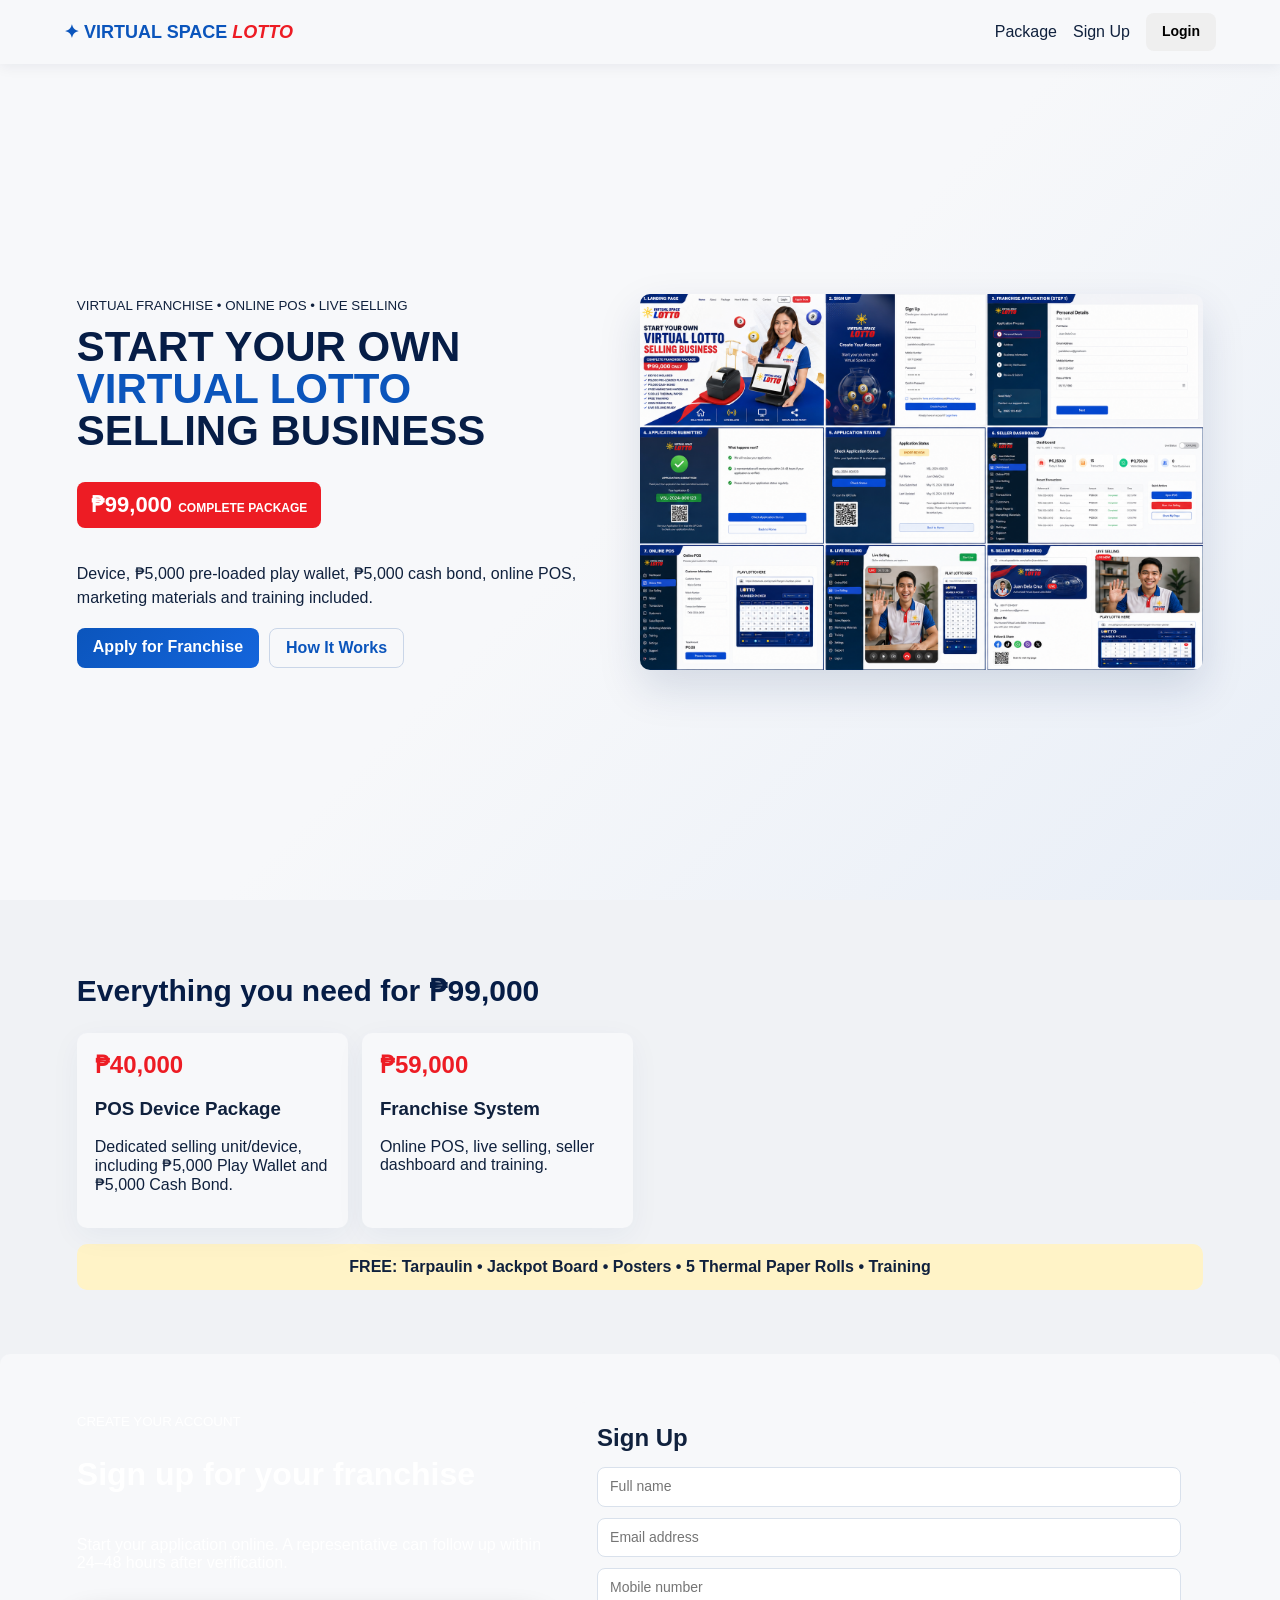
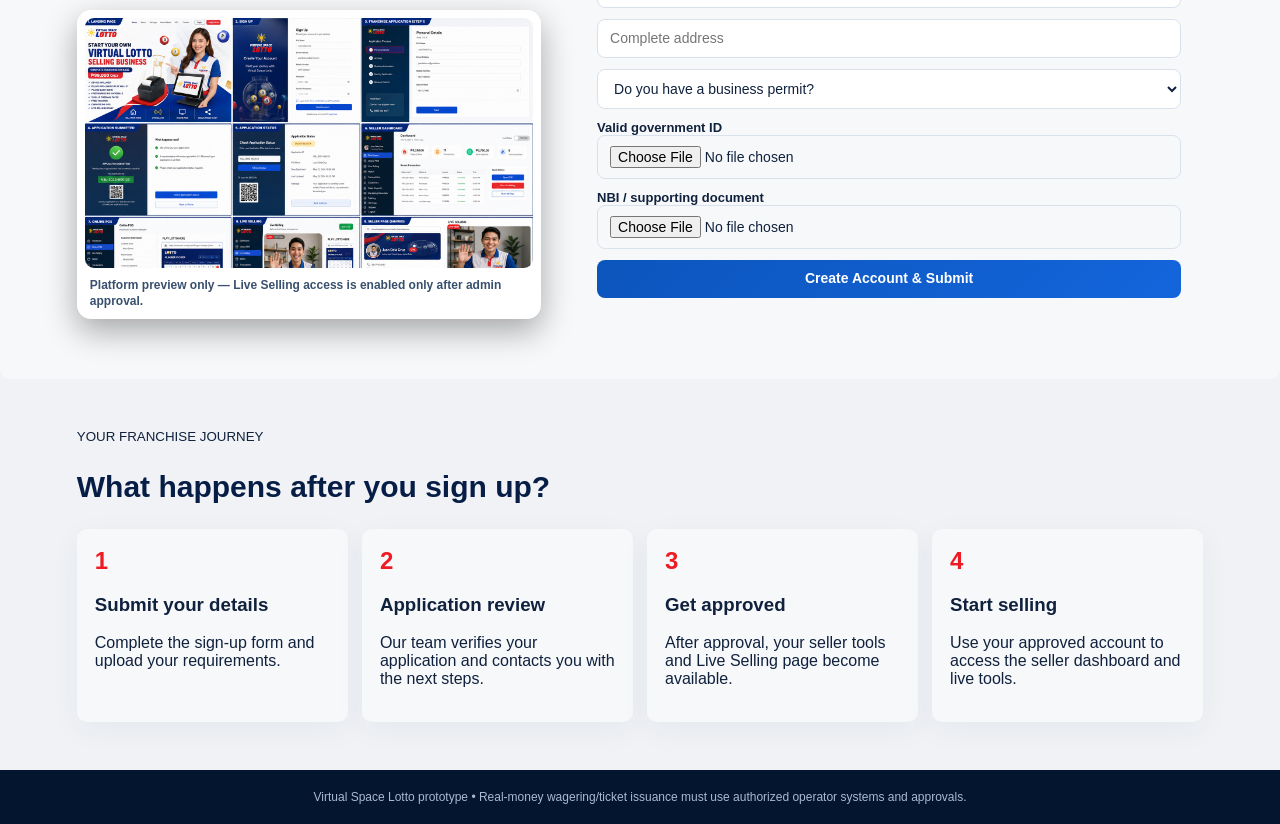
==== index.html @ 76a60eaa "Recovery baseline for Virtual Space Lotto" ====
<!doctype html><html><head><meta charset='utf-8'><meta name='viewport' content='width=device-width,initial-scale=1'><title>Virtual Space Lotto</title><link rel='stylesheet' href='project-theme.css'><link rel='stylesheet' href='style.css'><link rel='stylesheet' href='signup-preview.css'><link rel='stylesheet' href='access-flow.css'></head><body>
<header><b>✦ VIRTUAL SPACE <span>LOTTO</span></b><nav><a href='#package'>Package</a><a href='#apply'>Sign Up</a><button onclick="showLogin()">Login</button></nav></header>
<main>
<section class='hero'><div><small>VIRTUAL FRANCHISE • ONLINE POS • LIVE SELLING</small><h1>START YOUR OWN<br><em>VIRTUAL LOTTO</em><br>SELLING BUSINESS</h1><h2>₱99,000 <span>COMPLETE PACKAGE</span></h2><p>Device, ₱5,000 pre-loaded play wallet, ₱5,000 cash bond, online POS, marketing materials and training included.</p><div class='actions'><a class='primary' href='#apply'>Apply for Franchise</a><a class='secondary' href='#how-it-works'>How It Works</a></div></div><img src='mockup.png' alt='Virtual Space Lotto app mockup'></section>
<section id='package'><h2>Everything you need for ₱99,000</h2><div class='cards'><article><strong>₱40,000</strong><h3>POS Device Package</h3><p>Dedicated selling unit/device, including ₱5,000 Play Wallet and ₱5,000 Cash Bond.</p></article><article><strong>₱59,000</strong><h3>Franchise System</h3><p>Online POS, live selling, seller dashboard and training.</p></article></div><p class='free'>FREE: Tarpaulin • Jackpot Board • Posters • 5 Thermal Paper Rolls • Training</p></section>
<section id='apply' class='panel'><div class='signup-intro'><small>CREATE YOUR ACCOUNT</small><h2>Sign up for your franchise</h2><p>Start your application online. A representative can follow up within 24–48 hours after verification.</p><figure class='mockup-preview'><img src='mockup.png' alt='Virtual Space Lotto platform mockup'><figcaption>Platform preview only — Live Selling access is enabled only after admin approval.</figcaption></figure></div><form id='appForm'><h3>Sign Up</h3><input id='appName' required placeholder='Full name'><input id='appEmail' required type='email' placeholder='Email address'><input id='appMobile' required placeholder='Mobile number'><input id='appAddress' required placeholder='Complete address'><select id='hasPermit' required><option value=''>Do you have a business permit?</option><option value='yes'>Yes</option><option value='no'>No</option></select><label>Valid government ID <input required type='file' accept='image/*,.pdf'></label><label id='supportingDocLabel'>NBI / supporting document <input id='supportingDoc' type='file' accept='image/*,.pdf'></label><button class='primary' type='submit'>Create Account & Submit</button><div id='result'></div></form></section>
<section id='how-it-works'><small>YOUR FRANCHISE JOURNEY</small><h2>What happens after you sign up?</h2><div class='cards'><article><strong>1</strong><h3>Submit your details</h3><p>Complete the sign-up form and upload your requirements.</p></article><article><strong>2</strong><h3>Application review</h3><p>Our team verifies your application and contacts you with the next steps.</p></article><article><strong>3</strong><h3>Get approved</h3><p>After approval, your seller tools and Live Selling page become available.</p></article><article><strong>4</strong><h3>Start selling</h3><p>Use your approved account to access the seller dashboard and live tools.</p></article></div></section>
</main>
<div class='modal' id='login'><div><button class='x' onclick='hideLogin()'>×</button><h2>Franchise Login</h2><input id='loginEmail' type='email' placeholder='Email'><input id='loginPassword' type='password' placeholder='Password'><button class='primary' onclick='loginApplicant()'>Login</button><p id='loginMessage'>New franchise applicant? Apply here.</p></div></div><div class='modal' id='passwordSetup'><div><button class='x' onclick='hidePasswordSetup()'>×</button><h2>Set up your password</h2><p>Your application is approved. Create a password to open your customer dashboard.</p><input id='newPassword' type='password' placeholder='Create password' minlength='6'><input id='confirmPassword' type='password' placeholder='Confirm password' minlength='6'><button class='primary' onclick='savePassword()'>Save Password & Continue</button><p id='passwordMessage'></p></div></div><div class='modal' id='support'><div><button class='x' onclick='hideSupport()'>×</button><h2>Application under review</h2><p>Your application was received. Please contact Support to follow up on your approval status.</p><p><b>Support:</b> 0965 123 4567<br><b>Email:</b> support@virtualspacelotto.com</p><button class='primary' onclick='hideSupport()'>Okay</button></div></div>
<footer>Virtual Space Lotto prototype • Real-money wagering/ticket issuance must use authorized operator systems and approvals.</footer>
<script src='app.js'></script></body></html>
---- project-theme.css ----
:root{
  --vsl-blue:#0b55bc;
  --vsl-navy:#061d46;
  --vsl-red:#ed1c24;
  --vsl-gold:#f5b900;
  --vsl-bg:#f0f2f5;
  --vsl-surface:#f7f8fa;
  --vsl-text:#10213d;
  --vsl-muted:#60708a;
  --vsl-border:#dbe5f1;
  --vsl-radius:10px;
  --vsl-font:"Henry Sans","HenrySans","Aptos","Avenir Next","Nunito Sans","Segoe UI",Arial,sans-serif;
  --vsl-control-height:38px;
  --vsl-search-width:260px;
  --vsl-shadow:0 8px 30px #0b37700d;
}
html{
  font-family:var(--vsl-font);
  color:var(--vsl-text);
  background:var(--vsl-bg);
  text-size-adjust:100%;
}
html,
body,
body *,
button,
input,
select,
textarea{
  font-family:var(--vsl-font)!important;
}
body{
  color:var(--vsl-text);
  background:var(--vsl-bg);
  overflow-x:hidden;
}
button,input,select,textarea{
  font-size:14px;
  line-height:1.25;
}
input:not([type=file]),select,textarea{
  min-height:var(--vsl-control-height);
  border:1px solid var(--vsl-border);
  border-radius:8px;
  background:#fff;
  color:var(--vsl-text);
}
button,.primary,.secondary,.open-picker,.action-button,.card-action{
  min-height:var(--vsl-control-height);
  border-radius:8px!important;
}
.dashboard-card,.workspace,.panel,.seller-ops-panel,.commerce-settings,.seller-orders,.customer-orders,.product-panel,.cards article,.video,.picker,.login-card,.drawer-card,.checkout-card,.payment-card,.signup{
  border-radius:var(--vsl-radius)!important;
}
.dashboard-card,.workspace,.panel,.seller-ops-panel,.commerce-settings,.seller-orders,.customer-orders,.product-panel,.cards article,.login-card,.drawer-card,.checkout-card,.payment-card,.signup,.seller,.chat,.cart{
  background:var(--vsl-surface)!important;
}
.seller-search-row input[type=search],
.catalog-toolbar .product-search,
.report-filters input[type=search],
.activity-filters input[type=search],
.order-search-controls input[type=search]{
  box-sizing:border-box;
  width:var(--vsl-search-width)!important;
  min-width:var(--vsl-search-width)!important;
  max-width:var(--vsl-search-width)!important;
  height:var(--vsl-control-height)!important;
  min-height:var(--vsl-control-height)!important;
  padding:8px 10px!important;
  flex:0 0 var(--vsl-search-width)!important;
}
.seller-search-row select,
.report-filters select,
.activity-filters select,
.catalog-filter select{
  height:var(--vsl-control-height)!important;
  min-height:var(--vsl-control-height)!important;
  padding:8px 10px!important;
}
.section-hidden{display:none!important}
@media(max-width:720px){
  .seller-search-row input[type=search],
  .catalog-toolbar .product-search,
  .report-filters input[type=search],
  .activity-filters input[type=search],
  .order-search-controls input[type=search]{
    width:100%!important;
    min-width:0!important;
    max-width:100%!important;
    flex:1 1 100%!important;
  }
}
---- style.css ----
:root{--blue:var(--vsl-blue,#073c91);--navy:var(--vsl-navy,#041c45);--red:var(--vsl-red,#ed1c24);--gold:var(--vsl-gold,#f5b900);--bg:var(--vsl-bg,#f0f2f5)}*{box-sizing:border-box}body{margin:0;font-family:var(--vsl-font,Inter,Arial,sans-serif);color:#10213d;background:var(--bg)}header{height:64px;padding:0 5%;display:flex;align-items:center;justify-content:space-between;background:var(--vsl-surface,#f7f8fa);position:sticky;top:0;z-index:5;box-shadow:0 2px 14px #001a3b12}header b{color:var(--blue);font-size:18px}header span{color:var(--red);font-style:italic}nav{display:flex;gap:16px;align-items:center}a{text-decoration:none;color:inherit}button,.primary,.secondary{border:0;border-radius:8px;padding:10px 16px;font-weight:800;cursor:pointer}.primary{background:linear-gradient(135deg,var(--blue),#1465dc);color:white}.secondary{background:var(--vsl-surface,#f7f8fa);border:1px solid #cad6e8;color:var(--blue)}.hero{min-height:calc(100vh - 64px);padding:42px 6%;display:grid;grid-template-columns:minmax(0,1fr) minmax(360px,1.05fr);gap:26px;align-items:center;background:linear-gradient(135deg,#f7f8fa 50%,#e8eef7)}.hero h1{font-size:42px;line-height:1;margin:12px 0;color:var(--navy)}.hero em{color:var(--blue);font-style:normal}.hero h2{display:inline-block;background:var(--red);color:white;padding:10px 14px;border-radius:8px;font-size:22px}.hero h2 span{font-size:12px;color:white}.hero p{font-size:16px;line-height:1.5;max-width:620px}.hero img{width:100%;max-height:520px;object-fit:contain;border-radius:10px;box-shadow:0 18px 44px #00265d22}.actions{display:flex;gap:10px;margin-top:18px}section{padding:48px 6%}section>h2,.sectionhead h2{font-size:30px;color:var(--navy)}.cards{display:grid;grid-template-columns:repeat(4,1fr);gap:14px}.cards article{background:var(--vsl-surface,#f7f8fa);border-radius:10px;padding:18px;box-shadow:0 8px 30px #0b37700d}.cards strong{font-size:24px;color:var(--red)}.free{text-align:center;background:#fff3c7;padding:14px;border-radius:10px;font-weight:800}.panel{display:grid;grid-template-columns:.85fr 1.15fr;gap:34px;background:var(--navy);color:white}.panel h2{font-size:32px}.panel form{background:var(--vsl-surface,#f7f8fa);color:#10213d;padding:22px;border-radius:10px;display:grid;gap:11px}.panel input,.panel select,.modal input{width:100%;padding:10px 12px;border:1px solid #d9e1ec;border-radius:8px}.panel label{font-size:13px;font-weight:700}.sectionhead{display:flex;justify-content:space-between;align-items:center}.sectionhead span{background:#667085;color:white;padding:7px 10px;border-radius:20px;font-weight:800}.selling{display:grid;grid-template-columns:1fr 1fr;gap:16px}.video,.picker{background:var(--vsl-surface,#f7f8fa);padding:16px;border-radius:10px;box-shadow:0 8px 30px #0b37700d}.video{min-height:440px;position:relative;background:#081425}.video video{width:100%;height:360px;object-fit:cover;border-radius:10px}.videoempty{position:absolute;inset:0;display:grid;place-items:center;color:#8ca0ba;font-size:20px}.controls{position:absolute;bottom:22px;left:0;right:0;text-align:center}.controls button:last-child{background:var(--red);color:white}.picker iframe{width:100%;height:380px;border:1px solid #dde5f0;border-radius:10px;margin:10px 0}.share{text-align:center;background:linear-gradient(135deg,var(--blue),var(--navy));color:white}.modal{display:none;position:fixed;inset:0;background:#001127aa;z-index:10;place-items:center}.modal>div{width:min(420px,90%);background:var(--vsl-surface,#f7f8fa);padding:24px;border-radius:10px;display:grid;gap:10px}.x{justify-self:end;font-size:22px;background:none}footer{text-align:center;padding:20px;background:#03152f;color:#a9bad1;font-size:12px}@media(max-width:850px){nav a{display:none}.hero,.panel,.selling{grid-template-columns:1fr}.hero{padding-top:32px;min-height:auto}.hero h1{font-size:34px}.cards{grid-template-columns:1fr 1fr}.hero img{margin-top:18px;max-height:420px}}@media(max-width:500px){.cards{grid-template-columns:1fr}.hero h1{font-size:30px}section{padding:36px 5%}}
---- signup-preview.css ----
.signup-intro{display:flex;flex-direction:column;justify-content:center}
.mockup-preview{margin:22px 0 0;background:#fff;border-radius:14px;padding:8px;box-shadow:0 12px 32px #0005}
.mockup-preview img{display:block;width:100%;max-height:250px;object-fit:cover;object-position:top;border-radius:9px}
.mockup-preview figcaption{padding:9px 5px 2px;color:#38506e;font-size:12px;font-weight:700;line-height:1.35}
.panel form h3{margin:0 0 4px;font-size:24px}
@media(max-width:850px){.mockup-preview img{max-height:300px}}
---- access-flow.css ----
.admin-panel{width:min(760px,92vw)!important;max-height:80vh;overflow:auto}
#applicationList{display:grid;gap:12px}
#applicationList article{border:1px solid #d9e1ec;border-radius:10px;padding:16px}
#applicationList h3,#applicationList p{margin:0 0 8px}
#result .primary{margin-top:10px}
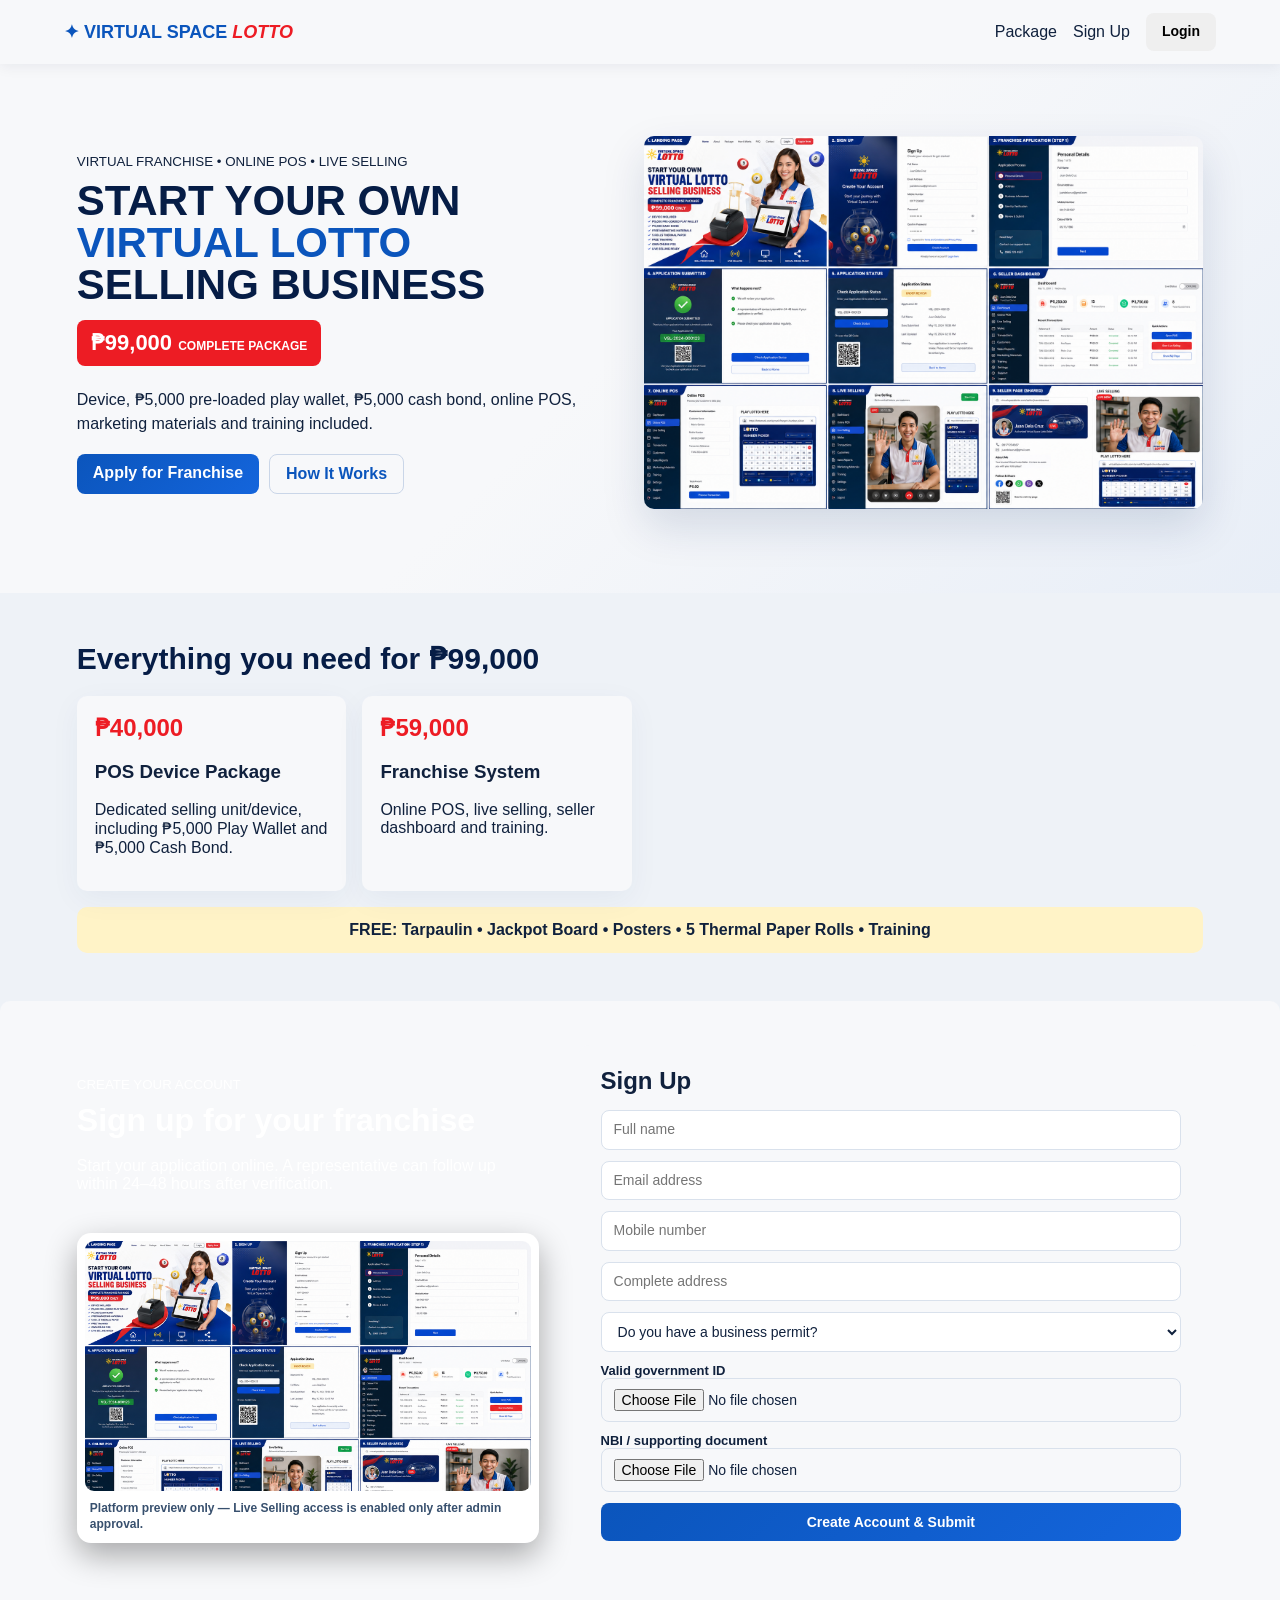
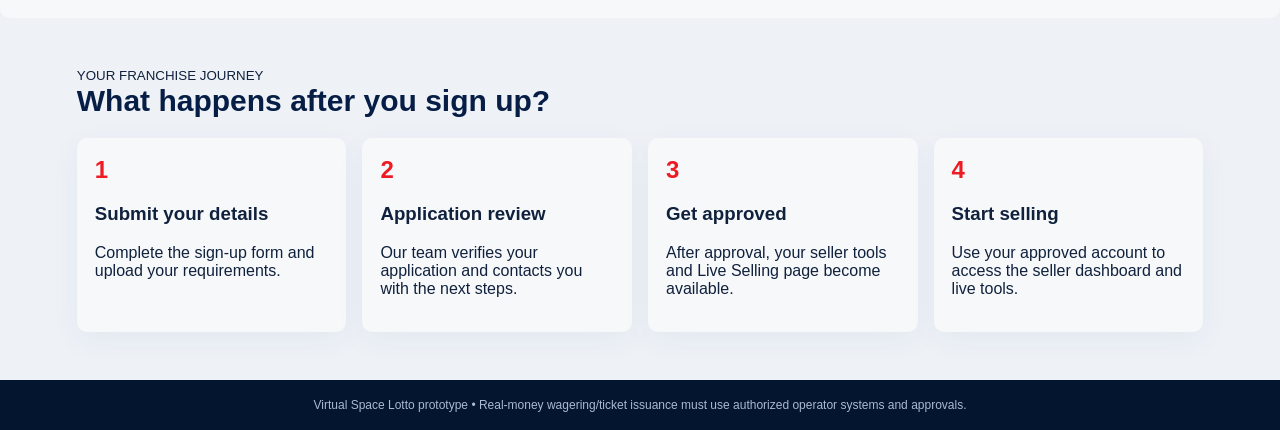
==== commit 039618c5: "Update buyer signup support and live shop fixes" ====
--- a/index.html
+++ b/index.html
@@ -8,4 +8,5 @@
 </main>
 <div class='modal' id='login'><div><button class='x' onclick='hideLogin()'>×</button><h2>Franchise Login</h2><input id='loginEmail' type='email' placeholder='Email'><input id='loginPassword' type='password' placeholder='Password'><button class='primary' onclick='loginApplicant()'>Login</button><p id='loginMessage'>New franchise applicant? Apply here.</p></div></div><div class='modal' id='passwordSetup'><div><button class='x' onclick='hidePasswordSetup()'>×</button><h2>Set up your password</h2><p>Your application is approved. Create a password to open your customer dashboard.</p><input id='newPassword' type='password' placeholder='Create password' minlength='6'><input id='confirmPassword' type='password' placeholder='Confirm password' minlength='6'><button class='primary' onclick='savePassword()'>Save Password & Continue</button><p id='passwordMessage'></p></div></div><div class='modal' id='support'><div><button class='x' onclick='hideSupport()'>×</button><h2>Application under review</h2><p>Your application was received. Please contact Support to follow up on your approval status.</p><p><b>Support:</b> 0965 123 4567<br><b>Email:</b> support@virtualspacelotto.com</p><button class='primary' onclick='hideSupport()'>Okay</button></div></div>
 <footer>Virtual Space Lotto prototype • Real-money wagering/ticket issuance must use authorized operator systems and approvals.</footer>
-<script src='app.js'></script></body></html>
+<script src='app.js'></script><script src='seller-signup-requirements.js'></script></body></html>
+
--- a/project-theme.css
+++ b/project-theme.css
@@ -90,3 +90,10 @@
     flex:1 1 100%!important;
   }
 }
+
+/* Global Henry Sans-style typography lock for the whole project. */
+:root{--vsl-font:"Henry Sans","HenrySans","Aptos","Avenir Next","Nunito Sans","Segoe UI",Arial,sans-serif}
+html,body,button,input,select,textarea,a,table,.modal,.dashboard-card,.product-panel,.product-card{font-family:var(--vsl-font)!important}
+
+.seller-signup-error{margin-top:10px;padding:10px 12px;border:1px solid #efc8ca;border-radius:8px;background:#fff1f1;color:#c5252b;font-size:12px;font-weight:800}.seller-signup-error p{margin:0 0 4px}.seller-signup-error p:last-child{margin-bottom:0}.support-page{display:block!important}.support-shell{max-width:820px;margin:32px auto;padding:0 18px}.support-card{display:grid;gap:14px}.support-status{padding:14px;border:1px solid #dbe5f1;border-radius:10px;background:#f7fbff}.support-messages{height:310px;overflow:auto;display:grid;gap:10px;padding:12px;border:1px solid #dbe5f1;border-radius:10px;background:#fff}.support-messages p{margin:0;display:grid;gap:4px;max-width:80%;padding:10px 12px;border-radius:12px;background:#eef4fc}.support-messages .from-user{margin-left:auto;background:#0755be;color:#fff}.support-messages small{opacity:.75}.support-chatbot form{display:grid;grid-template-columns:1fr auto;gap:8px;margin-top:10px}.support-back{display:inline-flex;text-decoration:none}
+
--- a/style.css
+++ b/style.css
@@ -1 +1,19 @@
 :root{--blue:var(--vsl-blue,#073c91);--navy:var(--vsl-navy,#041c45);--red:var(--vsl-red,#ed1c24);--gold:var(--vsl-gold,#f5b900);--bg:var(--vsl-bg,#f0f2f5)}*{box-sizing:border-box}body{margin:0;font-family:var(--vsl-font,Inter,Arial,sans-serif);color:#10213d;background:var(--bg)}header{height:64px;padding:0 5%;display:flex;align-items:center;justify-content:space-between;background:var(--vsl-surface,#f7f8fa);position:sticky;top:0;z-index:5;box-shadow:0 2px 14px #001a3b12}header b{color:var(--blue);font-size:18px}header span{color:var(--red);font-style:italic}nav{display:flex;gap:16px;align-items:center}a{text-decoration:none;color:inherit}button,.primary,.secondary{border:0;border-radius:8px;padding:10px 16px;font-weight:800;cursor:pointer}.primary{background:linear-gradient(135deg,var(--blue),#1465dc);color:white}.secondary{background:var(--vsl-surface,#f7f8fa);border:1px solid #cad6e8;color:var(--blue)}.hero{min-height:calc(100vh - 64px);padding:42px 6%;display:grid;grid-template-columns:minmax(0,1fr) minmax(360px,1.05fr);gap:26px;align-items:center;background:linear-gradient(135deg,#f7f8fa 50%,#e8eef7)}.hero h1{font-size:42px;line-height:1;margin:12px 0;color:var(--navy)}.hero em{color:var(--blue);font-style:normal}.hero h2{display:inline-block;background:var(--red);color:white;padding:10px 14px;border-radius:8px;font-size:22px}.hero h2 span{font-size:12px;color:white}.hero p{font-size:16px;line-height:1.5;max-width:620px}.hero img{width:100%;max-height:520px;object-fit:contain;border-radius:10px;box-shadow:0 18px 44px #00265d22}.actions{display:flex;gap:10px;margin-top:18px}section{padding:48px 6%}section>h2,.sectionhead h2{font-size:30px;color:var(--navy)}.cards{display:grid;grid-template-columns:repeat(4,1fr);gap:14px}.cards article{background:var(--vsl-surface,#f7f8fa);border-radius:10px;padding:18px;box-shadow:0 8px 30px #0b37700d}.cards strong{font-size:24px;color:var(--red)}.free{text-align:center;background:#fff3c7;padding:14px;border-radius:10px;font-weight:800}.panel{display:grid;grid-template-columns:.85fr 1.15fr;gap:34px;background:var(--navy);color:white}.panel h2{font-size:32px}.panel form{background:var(--vsl-surface,#f7f8fa);color:#10213d;padding:22px;border-radius:10px;display:grid;gap:11px}.panel input,.panel select,.modal input{width:100%;padding:10px 12px;border:1px solid #d9e1ec;border-radius:8px}.panel label{font-size:13px;font-weight:700}.sectionhead{display:flex;justify-content:space-between;align-items:center}.sectionhead span{background:#667085;color:white;padding:7px 10px;border-radius:20px;font-weight:800}.selling{display:grid;grid-template-columns:1fr 1fr;gap:16px}.video,.picker{background:var(--vsl-surface,#f7f8fa);padding:16px;border-radius:10px;box-shadow:0 8px 30px #0b37700d}.video{min-height:440px;position:relative;background:#081425}.video video{width:100%;height:360px;object-fit:cover;border-radius:10px}.videoempty{position:absolute;inset:0;display:grid;place-items:center;color:#8ca0ba;font-size:20px}.controls{position:absolute;bottom:22px;left:0;right:0;text-align:center}.controls button:last-child{background:var(--red);color:white}.picker iframe{width:100%;height:380px;border:1px solid #dde5f0;border-radius:10px;margin:10px 0}.share{text-align:center;background:linear-gradient(135deg,var(--blue),var(--navy));color:white}.modal{display:none;position:fixed;inset:0;background:#001127aa;z-index:10;place-items:center}.modal>div{width:min(420px,90%);background:var(--vsl-surface,#f7f8fa);padding:24px;border-radius:10px;display:grid;gap:10px}.x{justify-self:end;font-size:22px;background:none}footer{text-align:center;padding:20px;background:#03152f;color:#a9bad1;font-size:12px}@media(max-width:850px){nav a{display:none}.hero,.panel,.selling{grid-template-columns:1fr}.hero{padding-top:32px;min-height:auto}.hero h1{font-size:34px}.cards{grid-template-columns:1fr 1fr}.hero img{margin-top:18px;max-height:420px}}@media(max-width:500px){.cards{grid-template-columns:1fr}.hero h1{font-size:30px}section{padding:36px 5%}}
+
+/* Landing page compact spacing: keep the same brand style, but remove oversized vertical gaps. */
+body{background:#eef2f7}
+.hero{min-height:auto;padding:72px 6% 84px;gap:34px}
+.hero h1{margin:10px 0}
+.hero h2{margin:4px 0 10px}
+.hero p{margin:12px 0 0}
+section{padding:38px 6%}
+#package{padding-top:48px;padding-bottom:48px}
+#package h2,#how-it-works h2{margin-top:0;margin-bottom:20px}
+.cards{gap:16px}
+.free{margin-top:16px;margin-bottom:0}
+.panel{margin:0;padding-top:44px;padding-bottom:44px;gap:40px;align-items:center}
+.panel h2{margin:10px 0 18px}
+.panel p{margin:0 0 18px}
+#how-it-works{padding-top:48px;padding-bottom:48px}
+footer{padding:18px}
+@media(max-width:850px){.hero{padding:46px 5% 52px;gap:22px}section,#package,#how-it-works{padding:34px 5%}.panel{padding-top:36px;padding-bottom:36px}}
